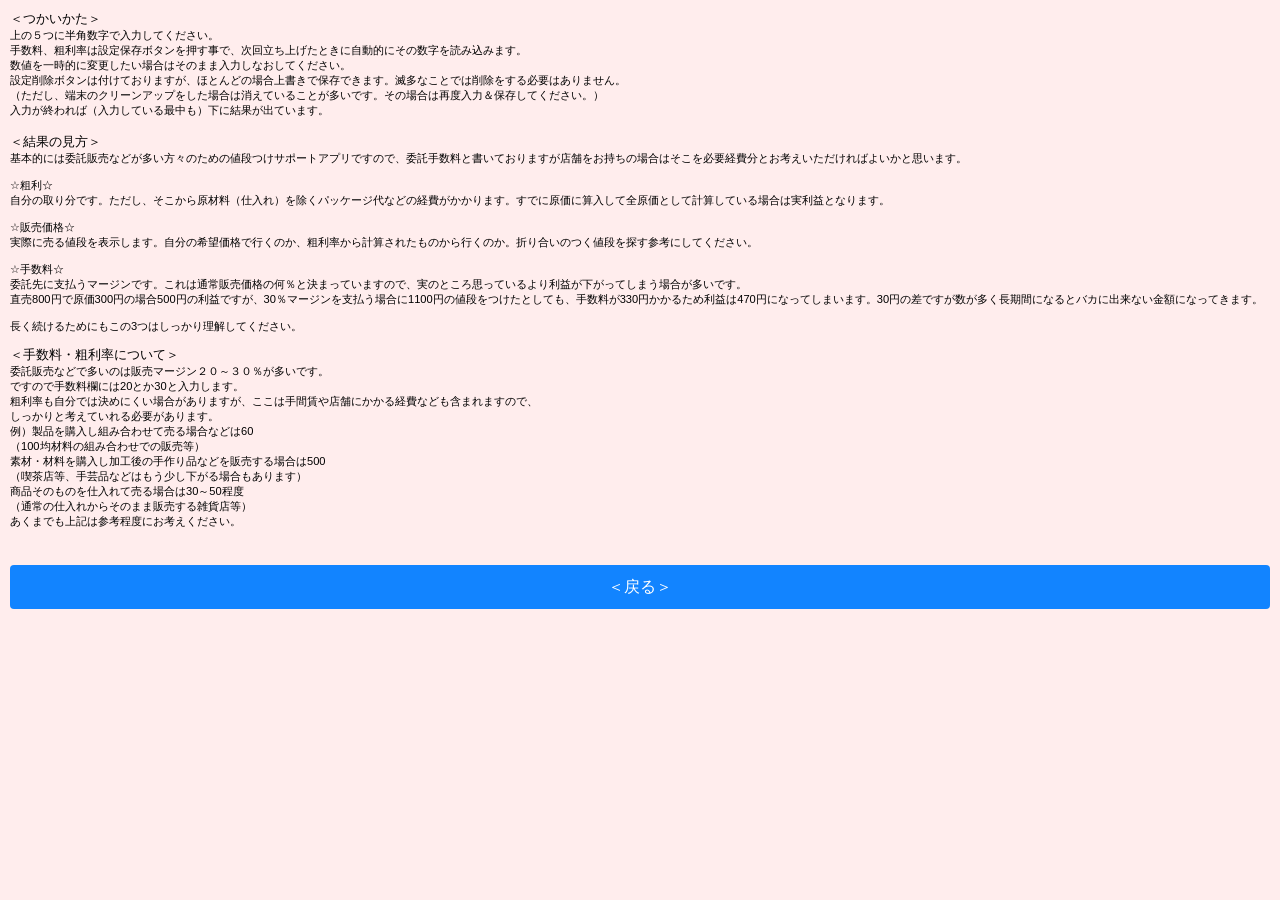
==== howtouse.html @ 9c031de0 "first" ====
<html>
   <head>
   <meta name="viewport" content="width=device-width">
<meta http-equiv="content-type" content="text/html; charset=UTF-8">
    <link rel="stylesheet" type="text/css" href="css/style.css">
       <title>おねだんつけよ！</title>

   </head>
   <body bgcolor="#ffeded">
	   <small>＜つかいかた＞<br>
	   <small>上の５つに半角数字で入力してください。<br>
	手数料、粗利率は設定保存ボタンを押す事で、次回立ち上げたときに自動的にその数字を読み込みます。<br>
	数値を一時的に変更したい場合はそのまま入力しなおしてください。<br>設定削除ボタンは付けておりますが、ほとんどの場合上書きで保存できます。滅多なことでは削除をする必要はありません。<br>
（ただし、端末のクリーンアップをした場合は消えていることが多いです。その場合は再度入力＆保存してください。）<br>
入力が終われば（入力している最中も）下に結果が出ています。<br>
</small><br>
	  ＜結果の見方＞<br>
 <small>基本的には委託販売などが多い方々のための値段つけサポートアプリですので、委託手数料と書いておりますが店舗をお持ちの場合はそこを必要経費分とお考えいただければよいかと思います。<br>
<br>
☆粗利☆<br>
自分の取り分です。ただし、そこから原材料（仕入れ）を除くパッケージ代などの経費がかかります。すでに原価に算入して全原価として計算している場合は実利益となります。<br>
<br>
☆販売価格☆<br>
実際に売る値段を表示します。自分の希望価格で行くのか、粗利率から計算されたものから行くのか。折り合いのつく値段を探す参考にしてください。<br>
<br>
☆手数料☆<br>
委託先に支払うマージンです。これは通常販売価格の何％と決まっていますので、実のところ思っているより利益が下がってしまう場合が多いです。<br>
直売800円で原価300円の場合500円の利益ですが、30％マージンを支払う場合に1100円の値段をつけたとしても、手数料が330円かかるため利益は470円になってしまいます。30円の差ですが数が多く長期間になるとバカに出来ない金額になってきます。<br>
<br>
長く続けるためにもこの3つはしっかり理解してください。<br>
<br></small>
	   ＜手数料・粗利率について＞<br>
	   <small>委託販売などで多いのは販売マージン２０～３０％が多いです。<br>
	   ですので手数料欄には20とか30と入力します。<br>
	   粗利率も自分では決めにくい場合がありますが、ここは手間賃や店舗にかかる経費なども含まれますので、<br>
	   しっかりと考えていれる必要があります。<br>
	   例）製品を購入し組み合わせて売る場合などは60<br>
（100均材料の組み合わせでの販売等）<br>
	   素材・材料を購入し加工後の手作り品などを販売する場合は500<br>
（喫茶店等、手芸品などはもう少し下がる場合もあります）<br>
	   商品そのものを仕入れて売る場合は30～50程度<br>
（通常の仕入れからそのまま販売する雑貨店等）<br>
	   あくまでも上記は参考程度にお考えください。</small></small><br><br><br>
   
             <small><a class="button--large" href="index.html">＜戻る＞</a><br>
   </body>
</html>
---- css/style.css ----
body {
    margin: 0;
    padding: 10px;
    background-color: #ffeded;
    font-family: 'Helvetica';
}

h1 {
    text-shadow: 0 -2px 0 #999;
    text-align: center;
    font-size: 40px;
    padding: 0;
    margin: 200px 0 30px 0;
    color: white;
}

/**
 * Large Button Component
 * http://components.onsenui.io/
 */
.button--large {
  text-align: center;
  position: relative;
  display: inline-block;
  vertical-align: top;
  -webkit-box-sizing: border-box;
  -moz-box-sizing: border-box;
  box-sizing: border-box;
  -webkit-background-clip: padding-box;
  background-clip: padding-box;
  padding: 0;
  margin: 0;
  font: inherit;
  color: inherit;
  background: transparent;
  border: none;
  font-family: 'Helvetica Neue', Helvetica, sans-serif;
  -webkit-font-smoothing: antialiased;
  -moz-osx-font-smoothing: grayscale;
  font-weight: 400;
  cursor: default;
  -webkit-user-select: none;
  -moz-user-select: none;
  -ms-user-select: none;
  user-select: none;
  text-overflow: ellipsis;
  white-space: nowrap;
  overflow: hidden;
  height: auto;
  text-decoration: none;
  padding: 4px 20px;
  font-size: 16px;
  line-height: 36px;
  letter-spacing: 0;
  color: #fff;
  text-shadow: 0 1px none;
  vertical-align: middle;
  background-color: #1284ff;
  -webkit-box-shadow: none;
  box-shadow: none;
  border: none;
  -webkit-border-radius: 4px;
  border-radius: 4px;
  -webkit-transition: background-color 0.2s linear, color 0.2s linear, opacity 0.2s linear;
  -moz-transition: background-color 0.2s linear, color 0.2s linear, opacity 0.2s linear;
  -o-transition: background-color 0.2s linear, color 0.2s linear, opacity 0.2s linear;
  transition: background-color 0.2s linear, color 0.2s linear, opacity 0.2s linear;
  font-weight: 400;
  font-size: 16px;
  font-weight: 500;
  line-height: 36px;
  padding: 4px 20px;
  display: block;
  width: 100%;
}
.button--large:active {
  background-color: #1284ff;
  -webkit-box-shadow: none;
  box-shadow: none;
  color: #fff;
  -webkit-transition: none;
  -moz-transition: none;
  -o-transition: none;
  transition: none;
  opacity: 0.6;
  -webkit-transition: none;
  -moz-transition: none;
  -o-transition: none;
  transition: none;
}
.button--large:disabled {
  opacity: 0.3;
  cursor: default;
  pointer-events: none;
}
.button--large:hover {
  -webkit-transition: none;
  -moz-transition: none;
  -o-transition: none;
  transition: none;
}
.button--large:focus {
  -webkit-box-shadow: none;
  box-shadow: none;
  outline: 0;
}
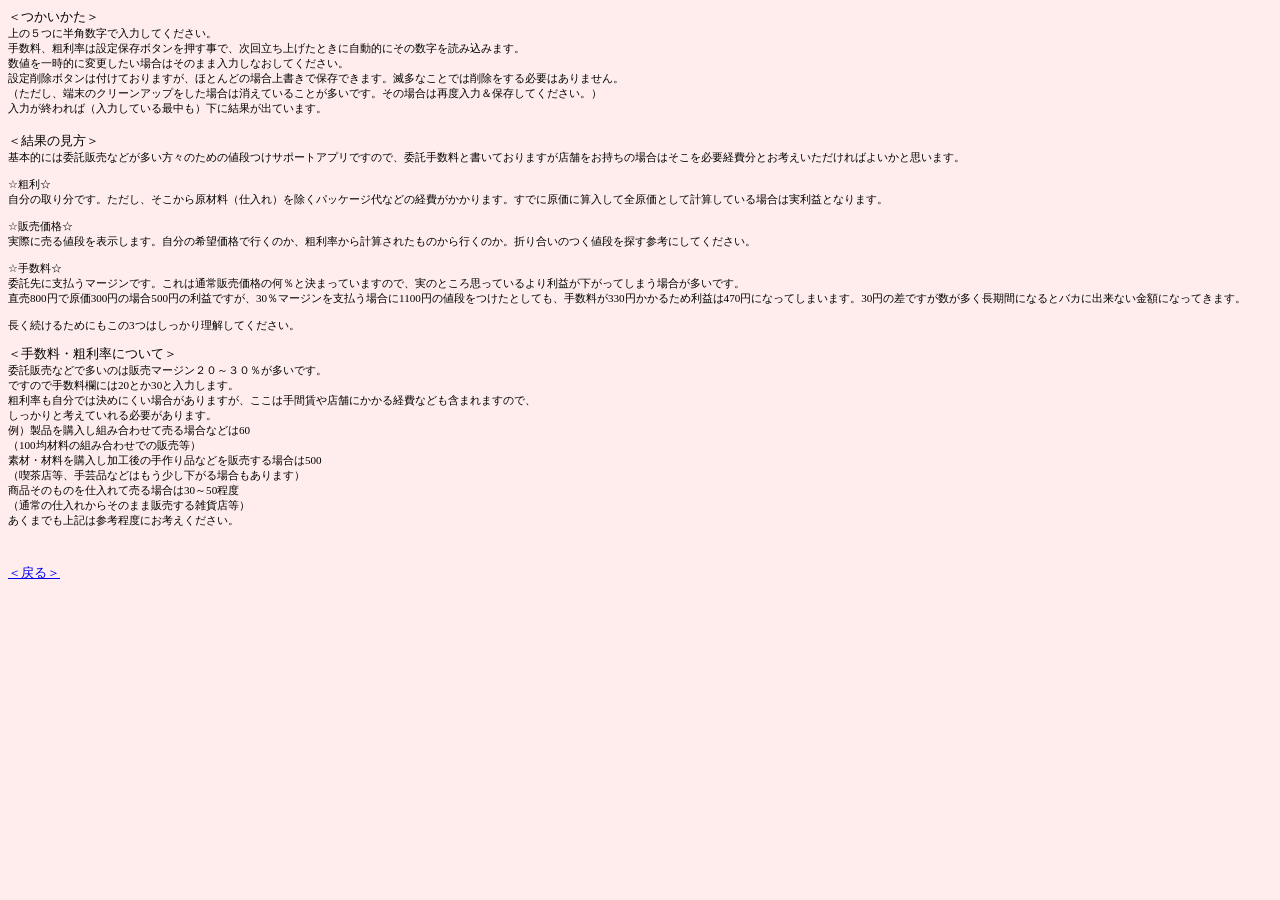
==== commit 4eb8fa56: "update" ====
--- a/howtouse.html
+++ b/howtouse.html
@@ -2,7 +2,7 @@
    <head>
    <meta name="viewport" content="width=device-width">
 <meta http-equiv="content-type" content="text/html; charset=UTF-8">
-    <link rel="stylesheet" type="text/css" href="css/style.css">
+    <link rel="stylesheet" type="text/css" href="/common/style.css">
        <title>おねだんつけよ！</title>
 
    </head>
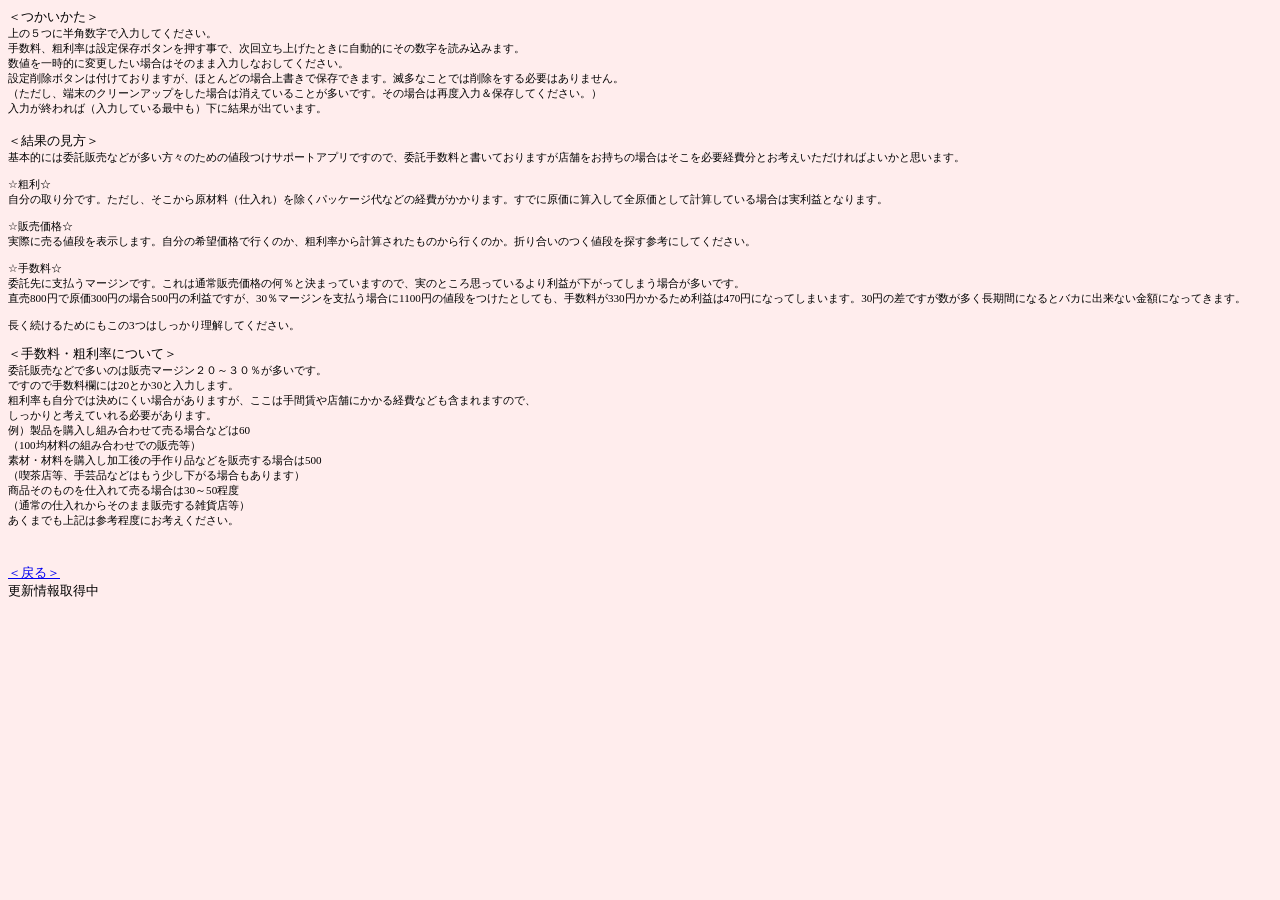
==== commit 6aebae19: "pwa" ====
--- a/howtouse.html
+++ b/howtouse.html
@@ -43,5 +43,11 @@
 	   あくまでも上記は参考程度にお考えください。</small></small><br><br><br>
    
              <small><a class="button--large" href="index.html">＜戻る＞</a><br>
+             <footer>
+ <!--   <nav>
+        <div data-include="/common/menubar.html" class="nav-list">更新情報取得中</div>
+    </nav>-->
+    <div data-include="signe.html" class="signe">更新情報取得中</div>
+</footer>
    </body>
 </html>
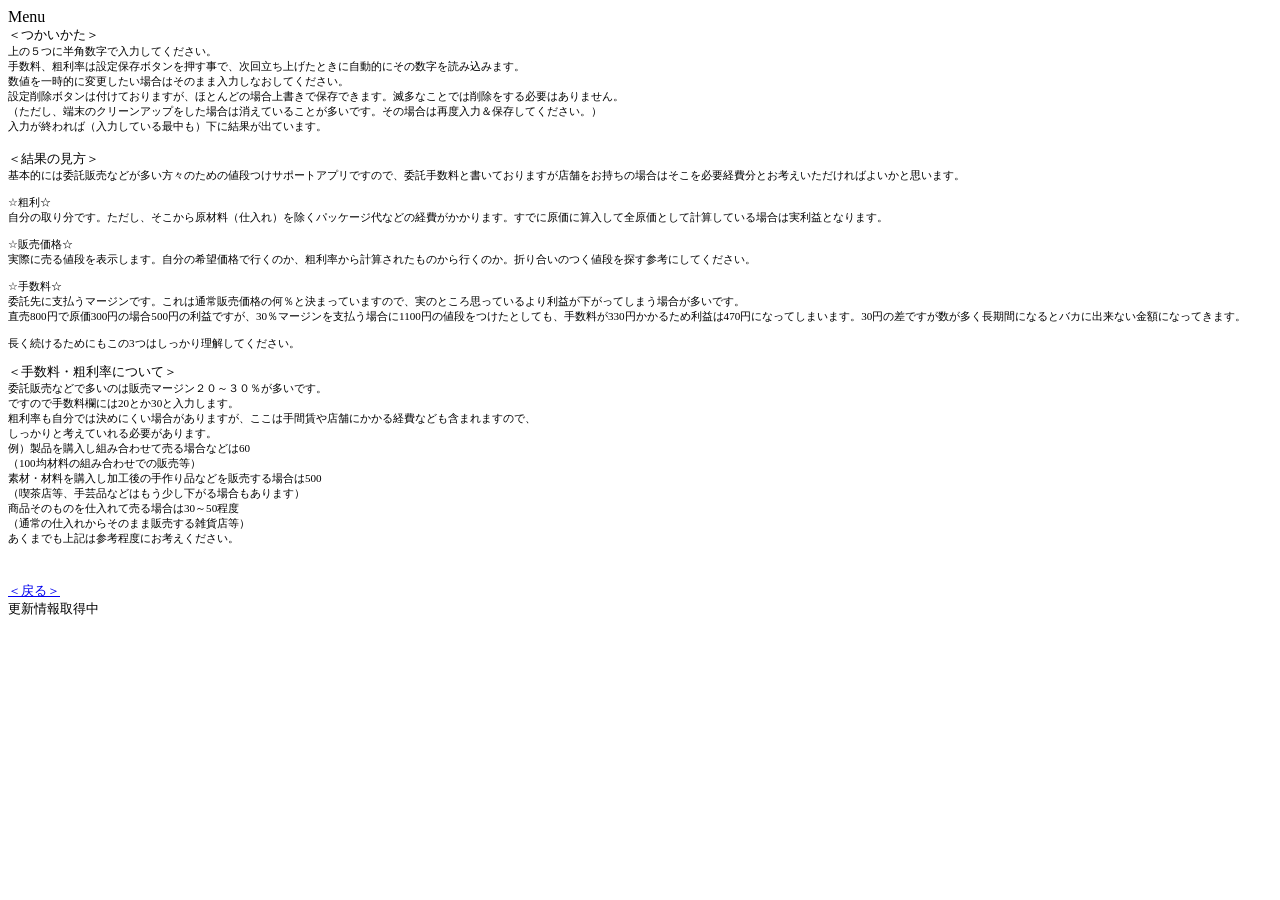
==== commit 5c0829c8: "maybe" ====
--- a/howtouse.html
+++ b/howtouse.html
@@ -2,11 +2,22 @@
    <head>
    <meta name="viewport" content="width=device-width">
 <meta http-equiv="content-type" content="text/html; charset=UTF-8">
-    <link rel="stylesheet" type="text/css" href="/common/style.css">
+
        <title>おねだんつけよ！</title>
+    <link rel="stylesheet" href="/common/style.css">
+    <script src="/common/common.js" defer></script>
+   </head>
+   <body>
+<div id="menu-trigger" onclick="toggleNav()">
+    <span></span>
+    <span class="menu-text">Menu</span>
+    <span></span>
+</div>
 
-   </head>
-   <body bgcolor="#ffeded">
+<nav id="side-nav">
+    <div data-include="topmenubar.html"></div>
+</nav>
+<div id="nav-overlay" onclick="toggleNav()"></div>
 	   <small>＜つかいかた＞<br>
 	   <small>上の５つに半角数字で入力してください。<br>
 	手数料、粗利率は設定保存ボタンを押す事で、次回立ち上げたときに自動的にその数字を読み込みます。<br>
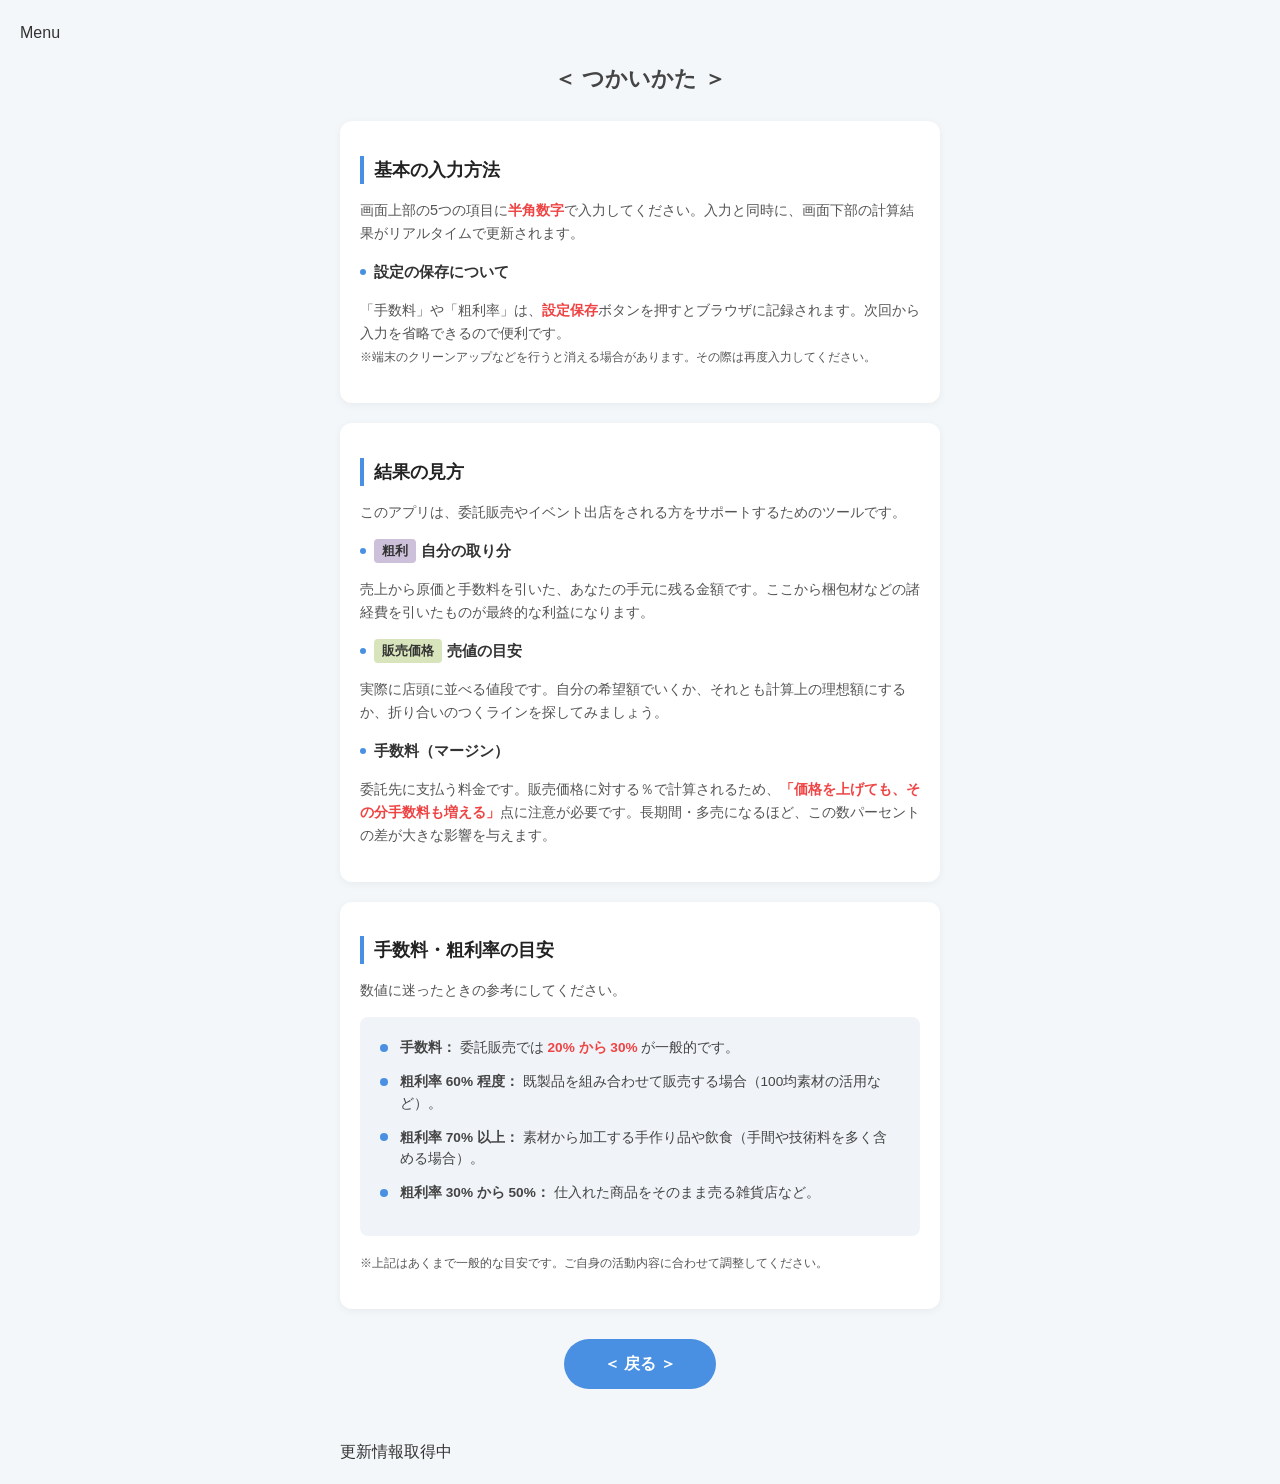
==== commit caacf116: "modan" ====
--- a/howtouse.html
+++ b/howtouse.html
@@ -1,64 +1,230 @@
-<html>
-   <head>
-   <meta name="viewport" content="width=device-width">
-<meta http-equiv="content-type" content="text/html; charset=UTF-8">
-
-       <title>おねだんつけよ！</title>
-    <link rel="stylesheet" href="/common/style.css">
-    <script src="/common/common.js" defer></script>
-   </head>
-   <body>
-<div id="menu-trigger" onclick="toggleNav()">
+<!DOCTYPE html>
+<html lang="ja">
+<head>
+    <meta charset="UTF-8">
+    <meta name="viewport" content="width=device-width, initial-scale=1.0">
+<!-- 基本テンプレ -->
+	<link rel="stylesheet" href="/common/style.css">
+	<script src="/common/common.js" defer></script>
+	<!-- マニフェストの読み込み -->
+	<link rel="manifest" href="manifest.json">
+	<!-- サービスワーカーの登録 -->
+	<script>
+		if ('serviceWorker' in navigator) {
+			navigator.serviceWorker.register('sw.js');
+		}
+	</script>
+<!-- 基本テンプレここまで -->
+    <title>おねだんつけよ！ | つかいかた</title>
+    <style>
+        :root {
+            --bg-color: #f4f7f9;
+            --card-bg: #ffffff;
+            --primary-color: #4a90e2;
+            --text-color: #333;
+            --accent-color: #ef4444;
+            /* ツールと共通の色 */
+            --color-a: #e6b8b7;
+            --color-b: #ccc0da;
+            --color-c: #d8e4bc;
+            --color-direct: #c4bd97;
+        }
+
+        body {
+            font-family: "Helvetica Neue", Arial, "Hiragino Kaku Gothic ProN", "Hiragino Sans", Meiryo, sans-serif;
+            background-color: var(--bg-color);
+            color: var(--text-color);
+            line-height: 1.6;
+            margin: 0;
+            padding: 20px;
+        }
+
+        .container {
+            max-width: 600px;
+            margin: 0 auto;
+        }
+
+        header h1 {
+            text-align: center;
+            font-size: 1.4rem;
+            margin-bottom: 25px;
+            color: #444;
+        }
+
+        section {
+            background: var(--card-bg);
+            padding: 20px;
+            border-radius: 12px;
+            box-shadow: 0 2px 8px rgba(0,0,0,0.05);
+            margin-bottom: 20px;
+        }
+
+        h2 {
+            font-size: 1.1rem;
+            border-left: 4px solid var(--primary-color);
+            padding-left: 10px;
+            margin-bottom: 15px;
+            color: #222;
+        }
+
+        h3 {
+            font-size: 0.95rem;
+            margin-top: 15px;
+            margin-bottom: 5px;
+            display: flex;
+            align-items: center;
+        }
+
+        h3::before {
+            content: "";
+            display: inline-block;
+            width: 6px;
+            height: 6px;
+            background-color: var(--primary-color);
+            border-radius: 50%;
+            margin-right: 8px;
+        }
+
+        p {
+            font-size: 0.9rem;
+            margin-bottom: 15px;
+            color: #555;
+        }
+
+        .highlight {
+            font-weight: bold;
+            color: var(--accent-color);
+        }
+
+        /* 箇条書きリスト */
+        .example-list {
+            background: #f0f4f8;
+            padding: 20px 20px 20px 40px;
+            border-radius: 8px;
+            font-size: 0.85rem;
+            margin: 15px 0;
+            list-style: none;
+        }
+
+        .example-list li {
+            position: relative;
+            margin-bottom: 12px;
+            color: #444;
+        }
+
+        .example-list li::before {
+            content: "";
+            position: absolute;
+            left: -20px;
+            top: 0.5em;
+            width: 8px;
+            height: 8px;
+            background-color: var(--primary-color);
+            border-radius: 50%;
+        }
+
+        /* 戻るボタン */
+        .footer-nav {
+            text-align: center;
+            margin-top: 30px;
+            padding-bottom: 50px;
+        }
+
+        .btn-back {
+            display: inline-block;
+            text-decoration: none;
+            background: var(--primary-color);
+            color: white;
+            padding: 12px 40px;
+            border-radius: 25px;
+            font-weight: bold;
+            transition: opacity 0.2s;
+        }
+
+        .btn-back:hover {
+            opacity: 0.8;
+        }
+
+        /* バッジスタイル */
+        .badge {
+            display: inline-block;
+            padding: 2px 8px;
+            border-radius: 4px;
+            font-size: 0.8rem;
+            font-weight: bold;
+            margin-right: 5px;
+        }
+    </style>
+</head>
+<body>
+<!--サイドメニュータグ-->
+   <div id="menu-trigger" onclick="toggleNav()">
     <span></span>
     <span class="menu-text">Menu</span>
     <span></span>
 </div>
-
 <nav id="side-nav">
     <div data-include="topmenubar.html"></div>
 </nav>
 <div id="nav-overlay" onclick="toggleNav()"></div>
-	   <small>＜つかいかた＞<br>
-	   <small>上の５つに半角数字で入力してください。<br>
-	手数料、粗利率は設定保存ボタンを押す事で、次回立ち上げたときに自動的にその数字を読み込みます。<br>
-	数値を一時的に変更したい場合はそのまま入力しなおしてください。<br>設定削除ボタンは付けておりますが、ほとんどの場合上書きで保存できます。滅多なことでは削除をする必要はありません。<br>
-（ただし、端末のクリーンアップをした場合は消えていることが多いです。その場合は再度入力＆保存してください。）<br>
-入力が終われば（入力している最中も）下に結果が出ています。<br>
-</small><br>
-	  ＜結果の見方＞<br>
- <small>基本的には委託販売などが多い方々のための値段つけサポートアプリですので、委託手数料と書いておりますが店舗をお持ちの場合はそこを必要経費分とお考えいただければよいかと思います。<br>
-<br>
-☆粗利☆<br>
-自分の取り分です。ただし、そこから原材料（仕入れ）を除くパッケージ代などの経費がかかります。すでに原価に算入して全原価として計算している場合は実利益となります。<br>
-<br>
-☆販売価格☆<br>
-実際に売る値段を表示します。自分の希望価格で行くのか、粗利率から計算されたものから行くのか。折り合いのつく値段を探す参考にしてください。<br>
-<br>
-☆手数料☆<br>
-委託先に支払うマージンです。これは通常販売価格の何％と決まっていますので、実のところ思っているより利益が下がってしまう場合が多いです。<br>
-直売800円で原価300円の場合500円の利益ですが、30％マージンを支払う場合に1100円の値段をつけたとしても、手数料が330円かかるため利益は470円になってしまいます。30円の差ですが数が多く長期間になるとバカに出来ない金額になってきます。<br>
-<br>
-長く続けるためにもこの3つはしっかり理解してください。<br>
-<br></small>
-	   ＜手数料・粗利率について＞<br>
-	   <small>委託販売などで多いのは販売マージン２０～３０％が多いです。<br>
-	   ですので手数料欄には20とか30と入力します。<br>
-	   粗利率も自分では決めにくい場合がありますが、ここは手間賃や店舗にかかる経費なども含まれますので、<br>
-	   しっかりと考えていれる必要があります。<br>
-	   例）製品を購入し組み合わせて売る場合などは60<br>
-（100均材料の組み合わせでの販売等）<br>
-	   素材・材料を購入し加工後の手作り品などを販売する場合は500<br>
-（喫茶店等、手芸品などはもう少し下がる場合もあります）<br>
-	   商品そのものを仕入れて売る場合は30～50程度<br>
-（通常の仕入れからそのまま販売する雑貨店等）<br>
-	   あくまでも上記は参考程度にお考えください。</small></small><br><br><br>
-   
-             <small><a class="button--large" href="index.html">＜戻る＞</a><br>
-             <footer>
+<!--ここまで-->
+<div class="container">
+    <header>
+        <h1>＜ つかいかた ＞</h1>
+    </header>
+
+    <section>
+        <h2>基本の入力方法</h2>
+        <p>
+            画面上部の5つの項目に<span class="highlight">半角数字</span>で入力してください。入力と同時に、画面下部の計算結果がリアルタイムで更新されます。
+        </p>
+        <h3>設定の保存について</h3>
+        <p>
+            「手数料」や「粗利率」は、<span class="highlight">設定保存</span>ボタンを押すとブラウザに記録されます。次回から入力を省略できるので便利です。<br>
+            <small>※端末のクリーンアップなどを行うと消える場合があります。その際は再度入力してください。</small>
+        </p>
+    </section>
+
+    <section>
+        <h2>結果の見方</h2>
+        <p>このアプリは、委託販売やイベント出店をされる方をサポートするためのツールです。</p>
+
+        <h3><span class="badge" style="background: var(--color-b);">粗利</span>自分の取り分</h3>
+        <p>売上から原価と手数料を引いた、あなたの手元に残る金額です。ここから梱包材などの諸経費を引いたものが最終的な利益になります。</p>
+
+        <h3><span class="badge" style="background: var(--color-c);">販売価格</span>売値の目安</h3>
+        <p>実際に店頭に並べる値段です。自分の希望額でいくか、それとも計算上の理想額にするか、折り合いのつくラインを探してみましょう。</p>
+
+        <h3>手数料（マージン）</h3>
+        <p>委託先に支払う料金です。販売価格に対する％で計算されるため、<span class="highlight">「価格を上げても、その分手数料も増える」</span>点に注意が必要です。長期間・多売になるほど、この数パーセントの差が大きな影響を与えます。</p>
+    </section>
+
+    <section>
+        <h2>手数料・粗利率の目安</h2>
+        <p>数値に迷ったときの参考にしてください。</p>
+        
+        <ul class="example-list">
+            <li><strong>手数料：</strong> 委託販売では <span class="highlight">20% から 30%</span> が一般的です。</li>
+            <li><strong>粗利率 60% 程度：</strong> 既製品を組み合わせて販売する場合（100均素材の活用など）。</li>
+            <li><strong>粗利率 70% 以上：</strong> 素材から加工する手作り品や飲食（手間や技術料を多く含める場合）。</li>
+            <li><strong>粗利率 30% から 50%：</strong> 仕入れた商品をそのまま売る雑貨店など。</li>
+        </ul>
+        <p><small>※上記はあくまで一般的な目安です。ご自身の活動内容に合わせて調整してください。</small></p>
+    </section>
+
+    <div class="footer-nav">
+        <a class="btn-back" href="index.html">＜ 戻る ＞</a>
+    </div>
+
+<!--フッターテンプレ-->
+<footer>
  <!--   <nav>
         <div data-include="/common/menubar.html" class="nav-list">更新情報取得中</div>
     </nav>-->
     <div data-include="signe.html" class="signe">更新情報取得中</div>
 </footer>
-   </body>
+<!--フッターテンプレここまで-->
+</div>
+
+</body>
 </html>
